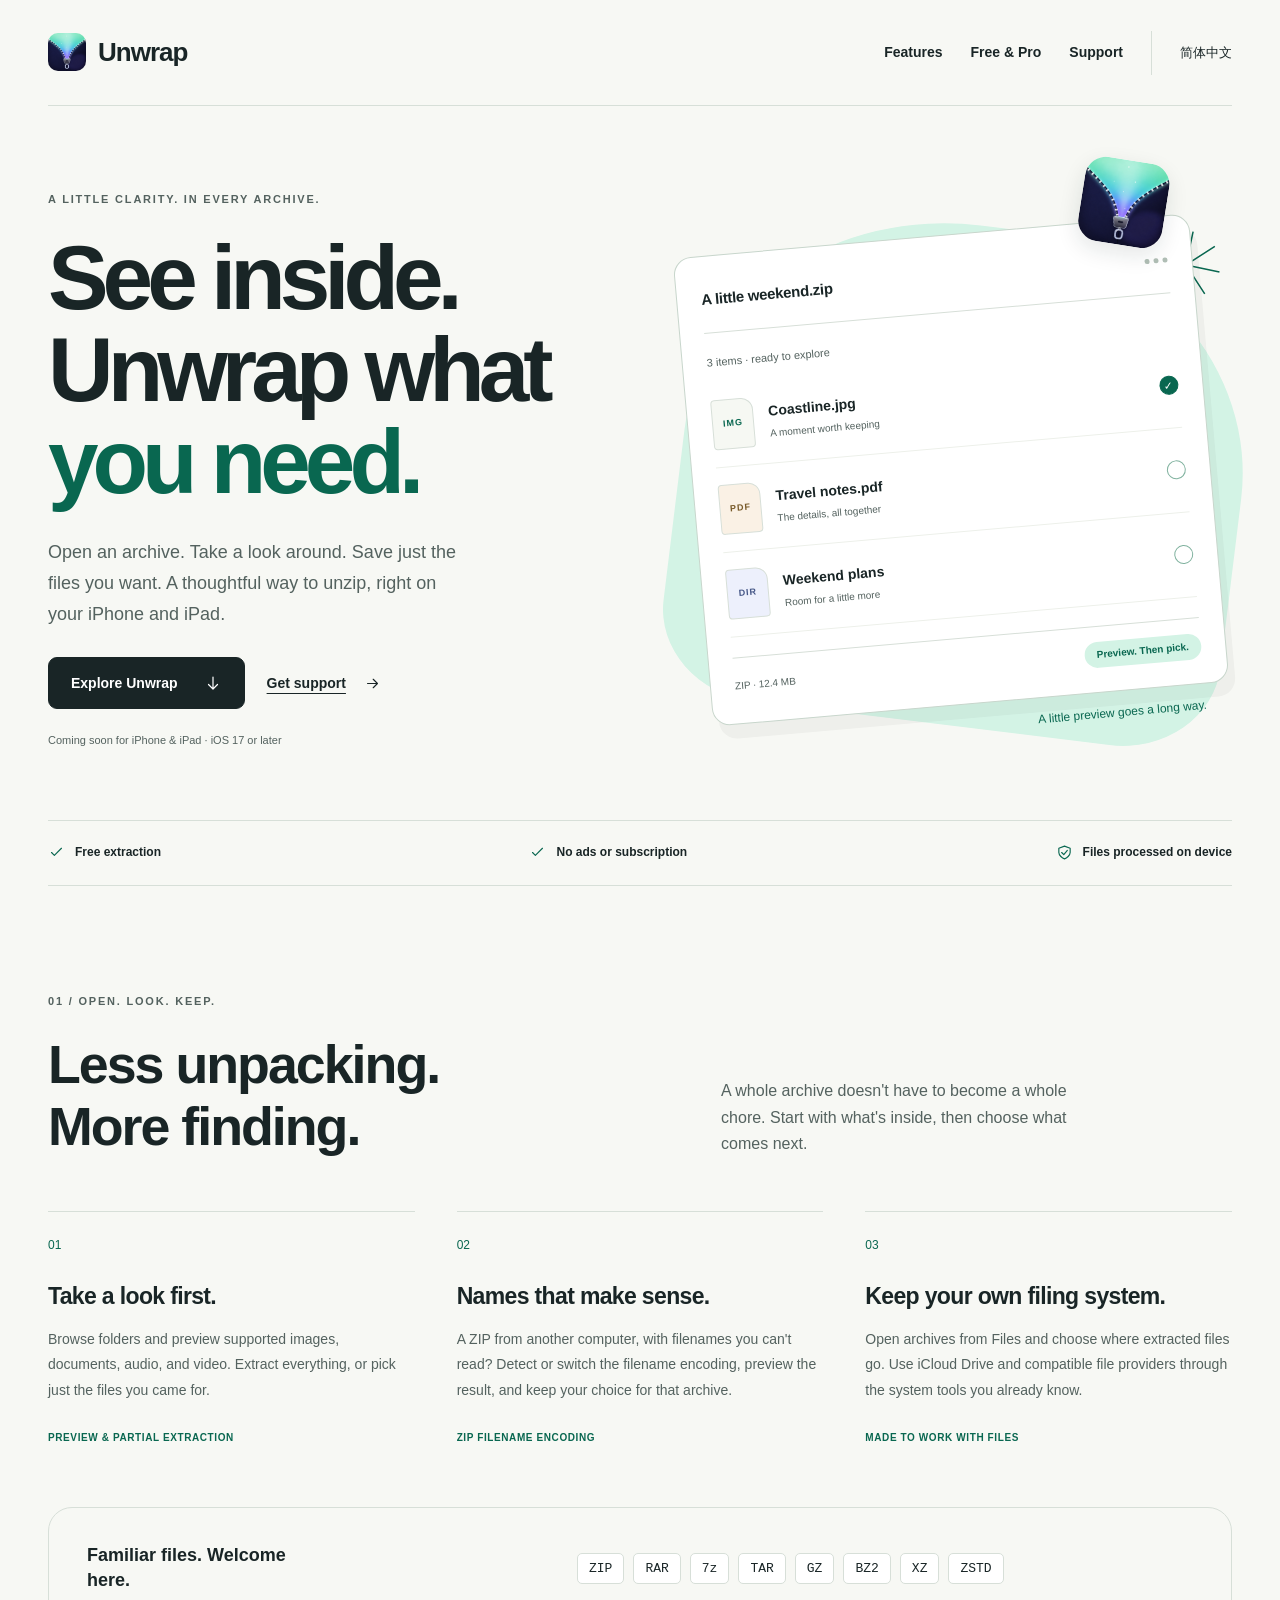
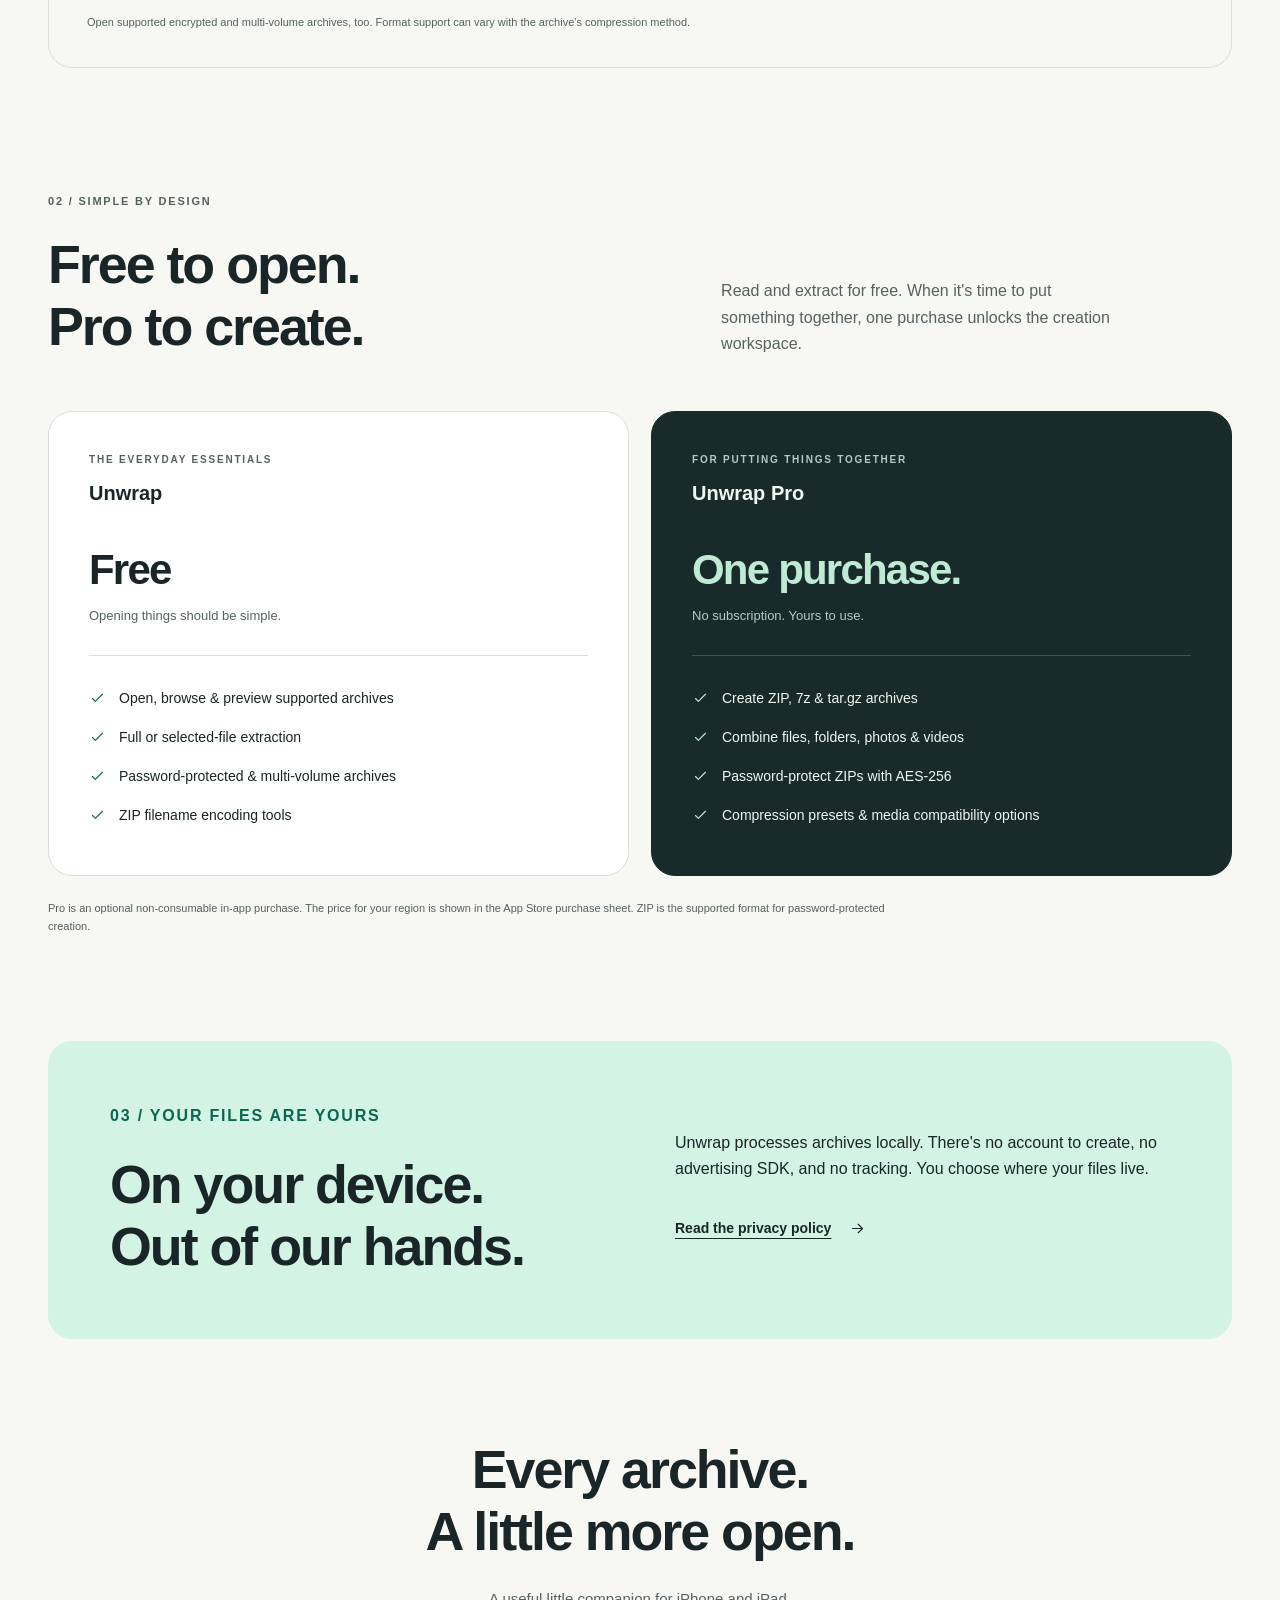
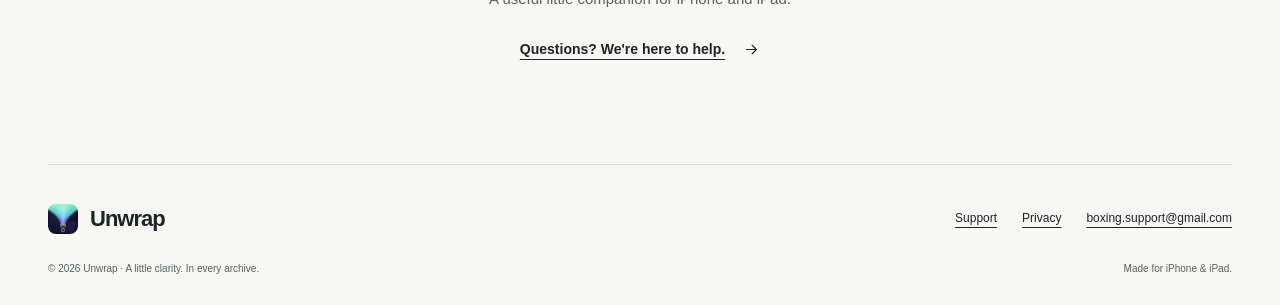
==== index.html @ 4e258635 "feat: add bilingual Unwrap product, support and privacy website" ====
<!doctype html>
<html lang="en">
<head>
<meta charset="utf-8">
<meta name="viewport" content="width=device-width, initial-scale=1">
<title>Unwrap — See inside before you extract</title>
<meta name="description" content="Open ZIP, RAR and 7z archives, preview files, and fix garbled ZIP filenames. Free extraction. One-time Pro purchase for archive creation. For iPhone and iPad.">
<meta name="theme-color" content="#f7f8f4">
<link rel="canonical" href="https://bo-xing.github.io/unwrap-site/">
<link rel="alternate" hreflang="en" href="https://bo-xing.github.io/unwrap-site/">
<link rel="alternate" hreflang="zh-Hans" href="https://bo-xing.github.io/unwrap-site/zh/">
<link rel="alternate" hreflang="x-default" href="https://bo-xing.github.io/unwrap-site/">
<meta property="og:type" content="website">
<meta property="og:title" content="Unwrap — See inside before you extract">
<meta property="og:description" content="Open ZIP, RAR and 7z archives, preview files, and fix garbled ZIP filenames. Free extraction. One-time Pro purchase for archive creation. For iPhone and iPad.">
<meta property="og:url" content="https://bo-xing.github.io/unwrap-site/">
<meta property="og:locale" content="en_US">
<meta property="og:image" content="https://bo-xing.github.io/unwrap-site/assets/app-icon.png">
<meta name="twitter:card" content="summary">
<link rel="icon" type="image/png" href="./assets/app-icon.png">
<link rel="apple-touch-icon" href="./assets/app-icon.png">
<link rel="stylesheet" href="./assets/site.css">
</head>
<body>
<a class="skip" href="#main">Skip to content</a>
<header class="header container">
<a class="brand" href="./" aria-label="Unwrap"><img src="./assets/app-icon.png" width="38" height="38" alt="">Unwrap</a>
<nav class="nav" aria-label="Main navigation">
<a class="desktop-link" href="./#features">Features</a>
<a class="desktop-link" href="./#pricing">Free &amp; Pro</a>
<a href="./support/">Support</a>
<a class="language" lang="zh-Hans" href="./zh/">简体中文</a>
</nav>
</header>
<main id="main" class="container">

<section class="hero" aria-labelledby="hero-title">
<div class="hero-copy"><p class="eyebrow">A little clarity. In every archive.</p><h1 id="hero-title">See inside.<br>Unwrap what<br><em>you need.</em></h1><p class="intro">Open an archive. Take a look around. Save just the files you want. A thoughtful way to unzip, right on your iPhone and iPad.</p>
<div class="actions"><a class="button" href="#features">Explore Unwrap<svg viewBox="0 0 24 24" fill="none" stroke="currentColor" stroke-width="1.6" stroke-linecap="round" stroke-linejoin="round" aria-hidden="true"><path d="M12 4v16M6 14l6 6 6-6"/></svg></a><a class="text-link" href="support/">Get support<svg viewBox="0 0 24 24" fill="none" stroke="currentColor" stroke-width="1.6" stroke-linecap="round" stroke-linejoin="round" aria-hidden="true"><path d="M5 12h14M13 6l6 6-6 6"/></svg></a></div><p class="availability">Coming soon for iPhone &amp; iPad · iOS 17 or later</p></div>
<div class="archive-art" role="img" aria-label="Illustration of an archive containing a photo, a document, and a folder. Unwrap lets you preview and extract selected files.">
<svg class="art-star" viewBox="0 0 100 100" fill="none" stroke="currentColor" stroke-width="2" aria-hidden="true"><path d="M50 5v90M5 50h90M18 18l64 64M18 82l64-64"/></svg>
<div class="archive-window" aria-hidden="true"><img class="art-logo" src="./assets/app-icon.png" width="85" height="85" alt="">
<div class="art-top"><span class="art-name">A little weekend.zip</span><span class="window-dots"><i></i><i></i><i></i></span></div>
<p class="art-count">3 items · ready to explore</p><div class="sample-row"><span class="file-glyph">IMG</span><span class="file-copy"><strong>Coastline.jpg</strong><small>A moment worth keeping</small></span><span class="file-check selected">✓</span></div><div class="sample-row"><span class="file-glyph">PDF</span><span class="file-copy"><strong>Travel notes.pdf</strong><small>The details, all together</small></span><span class="file-check "></span></div><div class="sample-row"><span class="file-glyph">DIR</span><span class="file-copy"><strong>Weekend plans</strong><small>Room for a little more</small></span><span class="file-check "></span></div><div class="art-bottom"><span>ZIP · 12.4 MB</span><span class="mini-pill">Preview. Then pick.</span></div></div>
<p class="art-caption" aria-hidden="true">A little preview goes a long way.</p></div>
</section>
<div class="trust-strip"><span><svg viewBox="0 0 24 24" fill="none" stroke="currentColor" stroke-width="1.6" stroke-linecap="round" stroke-linejoin="round" aria-hidden="true"><path d="m5 12 4 4L19 6"/></svg>Free extraction</span><span><svg viewBox="0 0 24 24" fill="none" stroke="currentColor" stroke-width="1.6" stroke-linecap="round" stroke-linejoin="round" aria-hidden="true"><path d="m5 12 4 4L19 6"/></svg>No ads or subscription</span><span><svg viewBox="0 0 24 24" fill="none" stroke="currentColor" stroke-width="1.6" stroke-linecap="round" stroke-linejoin="round" aria-hidden="true"><path d="m12 3 8 3v6c0 4-5 8-8 9-3-1-8-5-8-9V6l8-3Z"/><path d="m8 12 3 3 5-6"/></svg>Files processed on device</span></div>
<section class="section" id="features" aria-labelledby="features-title"><p class="eyebrow">01 / OPEN. LOOK. KEEP.</p><div class="section-title"><h2 id="features-title">Less unpacking.<br>More finding.</h2><p>A whole archive doesn&#x27;t have to become a whole chore. Start with what&#x27;s inside, then choose what comes next.</p></div><div class="features-grid"><article class="feature"><span class="feature-number">01</span><h3>Take a look first.</h3><p>Browse folders and preview supported images, documents, audio, and video. Extract everything, or pick just the files you came for.</p><span class="feature-tag">Preview &amp; partial extraction</span></article><article class="feature"><span class="feature-number">02</span><h3>Names that make sense.</h3><p>A ZIP from another computer, with filenames you can&#x27;t read? Detect or switch the filename encoding, preview the result, and keep your choice for that archive.</p><span class="feature-tag">ZIP filename encoding</span></article><article class="feature"><span class="feature-number">03</span><h3>Keep your own filing system.</h3><p>Open archives from Files and choose where extracted files go. Use iCloud Drive and compatible file providers through the system tools you already know.</p><span class="feature-tag">Made to work with Files</span></article></div>
<div class="formats"><p class="formats-label">Familiar files. Welcome here.</p><div class="format-list"><span>ZIP</span><span>RAR</span><span>7z</span><span>TAR</span><span>GZ</span><span>BZ2</span><span>XZ</span><span>ZSTD</span></div><small>Open supported encrypted and multi-volume archives, too. Format support can vary with the archive&#x27;s compression method.</small></div></section>
<section class="section pricing-section" id="pricing" aria-labelledby="pricing-title"><p class="eyebrow">02 / SIMPLE BY DESIGN</p><div class="section-title"><h2 id="pricing-title">Free to open.<br>Pro to create.</h2><p>Read and extract for free. When it&#x27;s time to put something together, one purchase unlocks the creation workspace.</p></div><div class="pricing-grid"><article class="price-card free"><p class="eyebrow">The everyday essentials</p><h3>Unwrap</h3><p class="price">Free</p><p class="price-note">Opening things should be simple.</p><ul><li><svg viewBox="0 0 24 24" fill="none" stroke="currentColor" stroke-width="1.6" stroke-linecap="round" stroke-linejoin="round" aria-hidden="true"><path d="m5 12 4 4L19 6"/></svg><span>Open, browse &amp; preview supported archives</span></li><li><svg viewBox="0 0 24 24" fill="none" stroke="currentColor" stroke-width="1.6" stroke-linecap="round" stroke-linejoin="round" aria-hidden="true"><path d="m5 12 4 4L19 6"/></svg><span>Full or selected-file extraction</span></li><li><svg viewBox="0 0 24 24" fill="none" stroke="currentColor" stroke-width="1.6" stroke-linecap="round" stroke-linejoin="round" aria-hidden="true"><path d="m5 12 4 4L19 6"/></svg><span>Password-protected &amp; multi-volume archives</span></li><li><svg viewBox="0 0 24 24" fill="none" stroke="currentColor" stroke-width="1.6" stroke-linecap="round" stroke-linejoin="round" aria-hidden="true"><path d="m5 12 4 4L19 6"/></svg><span>ZIP filename encoding tools</span></li></ul></article><article class="price-card pro"><p class="eyebrow">For putting things together</p><h3>Unwrap Pro</h3><p class="price">One purchase.</p><p class="price-note">No subscription. Yours to use.</p><ul><li><svg viewBox="0 0 24 24" fill="none" stroke="currentColor" stroke-width="1.6" stroke-linecap="round" stroke-linejoin="round" aria-hidden="true"><path d="m5 12 4 4L19 6"/></svg><span>Create ZIP, 7z &amp; tar.gz archives</span></li><li><svg viewBox="0 0 24 24" fill="none" stroke="currentColor" stroke-width="1.6" stroke-linecap="round" stroke-linejoin="round" aria-hidden="true"><path d="m5 12 4 4L19 6"/></svg><span>Combine files, folders, photos &amp; videos</span></li><li><svg viewBox="0 0 24 24" fill="none" stroke="currentColor" stroke-width="1.6" stroke-linecap="round" stroke-linejoin="round" aria-hidden="true"><path d="m5 12 4 4L19 6"/></svg><span>Password-protect ZIPs with AES-256</span></li><li><svg viewBox="0 0 24 24" fill="none" stroke="currentColor" stroke-width="1.6" stroke-linecap="round" stroke-linejoin="round" aria-hidden="true"><path d="m5 12 4 4L19 6"/></svg><span>Compression presets &amp; media compatibility options</span></li></ul></article></div><p class="pricing-fine">Pro is an optional non-consumable in-app purchase. The price for your region is shown in the App Store purchase sheet. ZIP is the supported format for password-protected creation.</p></section>
<section class="privacy-panel" aria-labelledby="privacy-title"><div><p class="eyebrow">03 / YOUR FILES ARE YOURS</p><h2 id="privacy-title">On your device.<br>Out of our hands.</h2></div><div><p>Unwrap processes archives locally. There&#x27;s no account to create, no advertising SDK, and no tracking. You choose where your files live.</p><a class="text-link" href="privacy/">Read the privacy policy<svg viewBox="0 0 24 24" fill="none" stroke="currentColor" stroke-width="1.6" stroke-linecap="round" stroke-linejoin="round" aria-hidden="true"><path d="M5 12h14M13 6l6 6-6 6"/></svg></a></div></section>
<section class="closing"><h2>Every archive.<br>A little more open.</h2><p>A useful little companion for iPhone and iPad.</p><a class="text-link" href="support/">Questions? We&#x27;re here to help.<svg viewBox="0 0 24 24" fill="none" stroke="currentColor" stroke-width="1.6" stroke-linecap="round" stroke-linejoin="round" aria-hidden="true"><path d="M5 12h14M13 6l6 6-6 6"/></svg></a></section>

</main>
<footer class="footer container">
<div class="footer-top"><a class="brand" href="./" aria-label="Unwrap"><img src="./assets/app-icon.png" width="38" height="38" alt="">Unwrap</a><nav class="footer-links" aria-label="Footer navigation">
<a href="./support/">Support</a>
<a href="./privacy/">Privacy</a>
<a href="mailto:boxing.support@gmail.com">boxing.support@gmail.com</a>
</nav></div>
<div class="footer-bottom"><span>© 2026 Unwrap · A little clarity. In every archive.</span><span>Made for iPhone &amp; iPad.</span></div>
</footer>
</body>
</html>
---- assets/site.css ----
@charset "UTF-8";
:root{--paper:#f7f8f4;--ink:#192526;--muted:#54625f;--line:#d7dfd8;--white:#fff;--mint:#d3f3e5;--green:#096750;--dark:#182b2a;--on-dark:#eef8f0;--radius:24px;--max:1184px;--font:-apple-system,BlinkMacSystemFont,"Segoe UI","PingFang SC","Hiragino Sans GB",sans-serif}
*{box-sizing:border-box}html{scroll-behavior:smooth;scroll-padding-top:28px}body{margin:0;background:var(--paper);color:var(--ink);font-family:var(--font);font-size:16px;line-height:1.65;-webkit-font-smoothing:antialiased}a{color:inherit;text-decoration-thickness:1px;text-underline-offset:5px}a:hover{color:var(--green)}a:focus-visible,summary:focus-visible{outline:3px solid var(--green);outline-offset:5px;border-radius:4px}img{max-width:100%;display:block}button,a,summary{-webkit-tap-highlight-color:transparent}::selection{background:var(--mint);color:var(--ink)}.container{width:min(var(--max),calc(100% - 80px));margin-inline:auto}.skip{position:absolute;left:24px;top:-100px;padding:12px 20px;background:var(--ink);color:white;z-index:5}.skip:focus{top:12px;color:white}.header{display:flex;align-items:center;justify-content:space-between;gap:24px;min-height:106px;border-bottom:1px solid var(--line)}.brand{display:inline-flex;align-items:center;gap:12px;text-decoration:none;font-weight:730;font-size:26px;letter-spacing:-1px}.brand img{width:38px;height:38px;border-radius:10px}.nav{display:flex;align-items:center;gap:28px}.nav a{display:inline-flex;align-items:center;min-height:44px;text-decoration:none;font-size:14px;font-weight:560}.nav a[aria-current=page]{text-decoration:underline}.nav .language{border-left:1px solid var(--line);padding-left:28px;font-size:13px}.eyebrow{font-size:11px;letter-spacing:1.8px;font-weight:700;text-transform:uppercase;color:var(--muted);margin:0 0 24px}.hero{display:grid;grid-template-columns:1.03fr 1fr;gap:42px;align-items:center;padding:84px 0 70px}.hero h1,.page-hero h1{font-size:clamp(60px,7.1vw,96px);letter-spacing:-6px;line-height:1.01;font-weight:650;margin:0 0 30px}.hero h1 em,.page-hero h1 em{font-style:normal;color:var(--green)}.intro{max-width:420px;color:var(--muted);font-size:18px;line-height:1.7;margin:0 0 28px}.actions{display:flex;gap:22px;align-items:center;flex-wrap:wrap}.button{display:inline-flex;gap:26px;align-items:center;justify-content:center;background:var(--ink);border:1px solid var(--ink);color:white;min-height:52px;padding:12px 22px;border-radius:9px;font-size:14px;font-weight:600;text-decoration:none;transition:background .18s,color .18s}.button:hover{background:var(--green);border-color:var(--green);color:white}.button svg{width:18px;height:18px}.text-link{display:inline-flex;align-items:center;gap:18px;min-height:44px;font-size:14px;font-weight:600}.text-link svg{width:17px;height:17px}.availability{font-size:11px;line-height:1.6;color:var(--muted);margin:23px 0 0}.archive-art{position:relative;min-height:530px;display:flex;align-items:center;justify-content:center;isolation:isolate}.archive-art::before{content:"";position:absolute;inset:20px -10px 10px 12px;border-radius:48% 48% 18% 18%;background:var(--mint);z-index:-2;transform:rotate(7deg)}.art-star{position:absolute;right:8px;top:22px;width:76px;height:76px;color:var(--green);transform:rotate(12deg)}.archive-window{width:92%;padding:28px 24px 24px;background:var(--white);border:1px solid #c8d6cc;border-radius:18px;transform:rotate(-5deg);box-shadow:6px 14px 0 #1925260a;position:relative}.art-top{display:flex;justify-content:space-between;border-bottom:1px solid var(--line);padding:3px 0 20px;align-items:center}.art-name{font-size:15px;letter-spacing:-.3px;font-weight:650}.window-dots{display:flex;gap:4px}.window-dots i{display:block;height:5px;width:5px;background:#b1bfb6;border-radius:50%}.art-logo{position:absolute;width:85px;height:85px;right:20px;top:-60px;border-radius:21px;transform:rotate(14deg);box-shadow:0 8px 22px #1324231c}.art-count{font-size:11px;color:var(--muted);margin:20px 0 12px}.sample-row{display:flex;align-items:center;gap:15px;padding:17px 0;border-bottom:1px solid #edf0ea}.sample-row:last-of-type{border-bottom:0}.file-glyph{width:42px;height:50px;border:1px solid var(--line);background:#f6f8f3;display:grid;place-items:center;font-size:9px;font-weight:700;letter-spacing:1px;border-radius:4px 12px 4px 4px;color:var(--green);flex-shrink:0}.sample-row:nth-of-type(3) .file-glyph{background:#faf1e5;color:#775928}.sample-row:nth-of-type(4) .file-glyph{background:#edf0fc;color:#465787}.file-copy{flex:1;min-width:0}.file-copy strong{display:block;font-size:14px;font-weight:600}.file-copy small{display:block;color:var(--muted);font-size:10px;margin-top:3px}.file-check{width:19px;height:19px;border:1px solid #80b29f;border-radius:50%;display:grid;place-items:center;color:var(--green);font-size:11px}.file-check.selected{background:var(--green);color:white;border-color:var(--green)}.art-bottom{display:flex;align-items:center;justify-content:space-between;font-size:10px;color:var(--muted);margin-top:20px;padding-top:15px;border-top:1px solid var(--line)}.art-bottom .mini-pill{background:var(--mint);color:var(--green);border-radius:30px;padding:5px 12px;font-weight:650}.art-caption{position:absolute;bottom:0;right:25px;font-size:12px;color:var(--green);transform:rotate(-5deg)}.trust-strip{display:flex;justify-content:space-between;border-top:1px solid var(--line);border-bottom:1px solid var(--line);padding:22px 0;gap:24px}.trust-strip span{display:flex;gap:10px;align-items:center;font-size:12px;font-weight:550}.trust-strip svg{width:17px;height:17px;color:var(--green)}.section{padding:106px 0}.section-title{display:grid;grid-template-columns:1.2fr 1fr;gap:60px;align-items:end;margin-bottom:54px}.section h2,.privacy-panel h2,.closing h2{font-size:clamp(34px,4.2vw,54px);line-height:1.15;letter-spacing:-2px;font-weight:600;margin:0}.section-title p{font-size:16px;color:var(--muted);margin:0;max-width:390px}.features-grid{display:grid;grid-template-columns:repeat(3,1fr);gap:42px}.feature{padding-top:24px;border-top:1px solid var(--line)}.feature-number{font-size:12px;color:var(--green);display:block;margin-bottom:26px}.feature h3{font-size:23px;line-height:1.3;font-weight:590;letter-spacing:-.65px;margin:0 0 15px}.feature p{font-size:14px;line-height:1.8;color:var(--muted);margin:0 0 20px}.feature-tag{font-size:10px;letter-spacing:.6px;text-transform:uppercase;font-weight:650;color:var(--green)}.formats{border:1px solid var(--line);border-radius:var(--radius);padding:35px 38px;display:grid;grid-template-columns:1fr 1.4fr;gap:20px 50px;align-items:center;margin-top:58px}.formats-label{font-size:18px;font-weight:550;max-width:210px;margin:0;line-height:1.4}.format-list{display:flex;gap:9px;flex-wrap:wrap}.format-list span{font-family:ui-monospace,SFMono-Regular,monospace;font-size:13px;padding:4px 11px;background:white;border:1px solid var(--line);border-radius:5px}.formats small{grid-column:1/-1;color:var(--muted);font-size:11px}.pricing-section{padding-top:18px}.pricing-grid{display:grid;grid-template-columns:1fr 1fr;gap:22px}.price-card{padding:40px;border:1px solid var(--line);border-radius:var(--radius);background:white}.price-card.pro{background:var(--dark);color:var(--on-dark);border-color:var(--dark)}.price-card .eyebrow{margin-bottom:8px;font-size:10px}.price-card h3{font-size:20px;margin:0;font-weight:550}.price{font-size:42px;font-weight:570;letter-spacing:-1.8px;margin:35px 0 0;line-height:1.2}.price-note{margin:10px 0 28px;color:var(--muted);font-size:13px}.price-card ul{list-style:none;margin:0;padding:23px 0 0;border-top:1px solid var(--line)}.price-card li{display:flex;gap:13px;font-size:14px;align-items:flex-start;padding:8px 0}.price-card li svg{width:17px;height:17px;margin-top:3px;flex-shrink:0;color:var(--green)}.pro .eyebrow,.pro .price-note{color:#b4cbc2}.pro .price{color:#bfead4}.pro ul{border-color:#3c5551}.pro li svg{color:#bfead4}.pricing-fine{font-size:11px;color:var(--muted);max-width:860px;margin:23px 0 0}.privacy-panel{border-radius:var(--radius);background:var(--mint);padding:62px;display:grid;grid-template-columns:1fr 1fr;gap:70px;align-items:center}.privacy-panel .eyebrow{color:var(--green)}.privacy-panel p{font-size:16px;margin:0 0 24px}.closing{text-align:center;padding:100px 0 92px}.closing p{color:var(--muted);font-size:15px;margin:24px 0 16px}.footer{padding:32px 0 28px;border-top:1px solid var(--line)}.footer-top{display:flex;justify-content:space-between;gap:28px;align-items:center}.footer .brand{font-size:22px}.footer .brand img{width:30px;height:30px;border-radius:8px}.footer-links{display:flex;gap:25px;align-items:center;flex-wrap:wrap}.footer-links a{font-size:12px;min-height:44px;display:inline-flex;align-items:center}.footer-bottom{display:flex;justify-content:space-between;gap:20px;margin-top:20px;font-size:10px;color:var(--muted)}.page-hero{padding:80px 0 60px;max-width:820px}.page-hero h1{font-size:76px;letter-spacing:-4px;line-height:1.08}.page-hero .intro{max-width:610px}.contact-line{display:flex;gap:20px;align-items:center;flex-wrap:wrap}.contact-address{color:var(--muted);font-size:13px}.contact-note{font-size:12px;color:var(--muted);margin:18px 0 0}.support-grid{display:grid;grid-template-columns:minmax(0,1.55fr) minmax(0,1fr);gap:65px;align-items:start;padding:20px 0 95px}.support-grid h2{font-size:29px;letter-spacing:-1px;font-weight:590;margin:0 0 22px}.faq-list{border-top:1px solid var(--line)}details{border-bottom:1px solid var(--line)}summary{cursor:pointer;font-size:15px;font-weight:580;list-style:none;padding:22px 32px 22px 0;position:relative;min-height:66px;line-height:1.6}summary::-webkit-details-marker{display:none}summary::after{content:"+";position:absolute;right:3px;top:21px;font-size:20px;color:var(--green);font-weight:400}details[open] summary::after{content:"−"}details p{font-size:14px;line-height:1.85;color:var(--muted);margin:0;padding:0 0 26px}.support-aside{background:var(--mint);border-radius:var(--radius);padding:32px}.support-aside h2{font-size:23px;letter-spacing:-.6px}.support-aside p{font-size:14px;line-height:1.85}.refund{margin-top:32px;padding-top:26px;border-top:1px solid #a9cabb}.refund h3{font-size:17px}.refund a{font-size:13px;display:inline-flex;min-height:44px;align-items:center}.legal-layout{display:grid;grid-template-columns:235px minmax(0,720px);gap:70px;padding:0 0 90px}.toc{border-top:1px solid var(--line);padding:20px 0}.toc a{display:block;min-height:44px;font-size:12px;padding:8px 0;color:var(--muted);text-decoration:none;line-height:1.6}.toc a:hover{color:var(--green);text-decoration:underline}.legal-copy section{margin-bottom:35px}.legal-copy h2{font-size:23px;font-weight:600;letter-spacing:-.6px;margin:0 0 15px}.legal-copy p{font-size:15px;color:var(--muted);line-height:1.9;margin:0}.legal-links{padding-top:20px;border-top:1px solid var(--line);display:flex;gap:24px;flex-wrap:wrap}.legal-links a{font-size:12px;min-height:44px;display:inline-flex;align-items:center}.updated{font-size:12px;color:var(--muted);margin:28px 0 0}.legal-contact{padding:22px 26px;background:var(--mint);border-radius:14px;margin-top:30px;font-size:14px}.legal-contact a{display:inline-flex;min-height:44px;align-items:center}.not-found{padding:110px 0;max-width:720px}.not-found h1{font-size:64px;letter-spacing:-3px;line-height:1.1}.not-found p{color:var(--muted)}html[lang=zh-Hans] .hero h1{font-size:clamp(52px,6.2vw,82px);line-height:1.17;letter-spacing:-3px}html[lang=zh-Hans] .eyebrow{letter-spacing:1.5px}html[lang=zh-Hans] .intro{font-size:17px}html[lang=zh-Hans] .section h2,html[lang=zh-Hans] .privacy-panel h2,html[lang=zh-Hans] .closing h2{line-height:1.3;letter-spacing:-1.5px}html[lang=zh-Hans] .page-hero h1{line-height:1.25}
@media(min-width:1500px){.hero{padding-top:100px;padding-bottom:88px}.archive-art{min-height:570px}}
@media(max-width:1000px){.container{width:calc(100% - 56px)}.hero{gap:20px}.hero h1{font-size:72px;letter-spacing:-4px}.archive-art{min-height:470px}.archive-window{padding:24px 18px}.file-copy small{max-width:170px}.section-title{gap:35px}.features-grid{gap:26px}.feature h3{font-size:20px}.price-card{padding:32px}.privacy-panel{padding:45px;gap:40px}.legal-layout{grid-template-columns:190px minmax(0,1fr);gap:40px}.support-grid{gap:32px}.nav{gap:20px}.nav .language{padding-left:20px}}
@media(max-width:760px){.container{width:calc(100% - 40px)}.header{min-height:88px;gap:12px}.brand{font-size:24px;gap:9px}.brand img{width:32px;height:32px;border-radius:8px}.nav{gap:16px}.nav a{font-size:12px}.nav .desktop-link{display:none}.nav .language{padding-left:16px;font-size:12px}.hero{grid-template-columns:1fr;padding:54px 0 38px;gap:42px}.hero h1{font-size:74px;letter-spacing:-4.5px}.hero .intro{max-width:475px;font-size:17px}.hero-copy{max-width:550px}.hero .eyebrow{font-size:10px;margin-bottom:24px}.archive-art{min-height:470px;max-width:480px;width:100%;margin:0 auto}.archive-art::before{inset:20px 8px 12px}.archive-window{width:86%;padding:24px}.art-star{right:9px;top:11px;width:65px;height:65px}.art-caption{bottom:0;right:27px;font-size:11px}.trust-strip{gap:14px;flex-wrap:wrap;justify-content:flex-start}.trust-strip span{font-size:11px;gap:7px;min-height:26px}.trust-strip svg{width:15px;height:15px}.section{padding:68px 0}.section-title{grid-template-columns:1fr;gap:20px;margin-bottom:32px}.section-title p{font-size:15px;max-width:500px}.section h2,.privacy-panel h2,.closing h2{font-size:41px;letter-spacing:-1.8px}.features-grid{grid-template-columns:1fr;gap:30px}.feature{display:grid;grid-template-columns:32px 1fr;column-gap:12px;padding-top:24px}.feature-number{grid-row:1/4;margin-top:4px}.feature h3{font-size:22px}.feature p{margin-bottom:13px}.feature-tag{grid-column:2}.formats{grid-template-columns:1fr;gap:20px;padding:28px;margin-top:35px}.formats-label{max-width:none;font-size:18px}.formats small{line-height:1.8}.pricing-section{padding-top:0}.pricing-grid{grid-template-columns:1fr;gap:18px}.price-card{padding:30px}.price{font-size:40px;margin-top:24px}.price-card li{font-size:13px}.pricing-fine{font-size:11px;line-height:1.8}.privacy-panel{padding:35px 29px;grid-template-columns:1fr;gap:24px}.privacy-panel p{font-size:15px}.closing{padding:72px 0 64px}.footer-top{align-items:flex-start;gap:12px;flex-direction:column}.footer-links{gap:24px}.footer-bottom{margin-top:14px;font-size:10px}.page-hero{padding:52px 0 44px}.page-hero h1{font-size:60px;letter-spacing:-3px}.page-hero .intro{font-size:16px}.support-grid{grid-template-columns:1fr;padding:0 0 60px;gap:38px}.support-grid h2{font-size:26px}.support-aside{padding:29px}.legal-layout{grid-template-columns:1fr;gap:30px;padding-bottom:60px}.toc{display:flex;flex-wrap:wrap;gap:5px 20px;padding:18px 0;border-bottom:1px solid var(--line)}.toc a{font-size:11px;max-width:100%;min-height:38px}.legal-copy h2{font-size:21px}.legal-copy p{font-size:14px}.contact-line{gap:14px}.contact-address{font-size:12px}.legal-links{gap:10px 20px}.not-found h1{font-size:45px}html[lang=zh-Hans] .hero h1{font-size:61px;letter-spacing:-2.5px}html[lang=zh-Hans] .page-hero h1{font-size:56px}}
@media(max-width:375px){.container{width:calc(100% - 32px)}.hero h1{font-size:64px}.nav{gap:11px}.nav .language{padding-left:11px}.archive-art{min-height:445px}.archive-window{width:89%;padding:22px 17px}.file-copy strong{font-size:12px}.file-copy small{font-size:9px}.file-glyph{width:33px;height:42px}.sample-row{gap:10px}.button{padding:12px 17px;font-size:13px}.actions{gap:16px}html[lang=zh-Hans] .hero h1{font-size:56px}.trust-strip{gap:8px 16px}}
@media(prefers-reduced-motion:reduce){html{scroll-behavior:auto}*,*::before,*::after{animation:none!important;transition:none!important}}
@media print{.header,.footer,.toc,.actions{display:none}.container{width:100%}.legal-layout{display:block}.legal-copy{max-width:none}.page-hero{padding-top:0}body{background:white;color:black}}
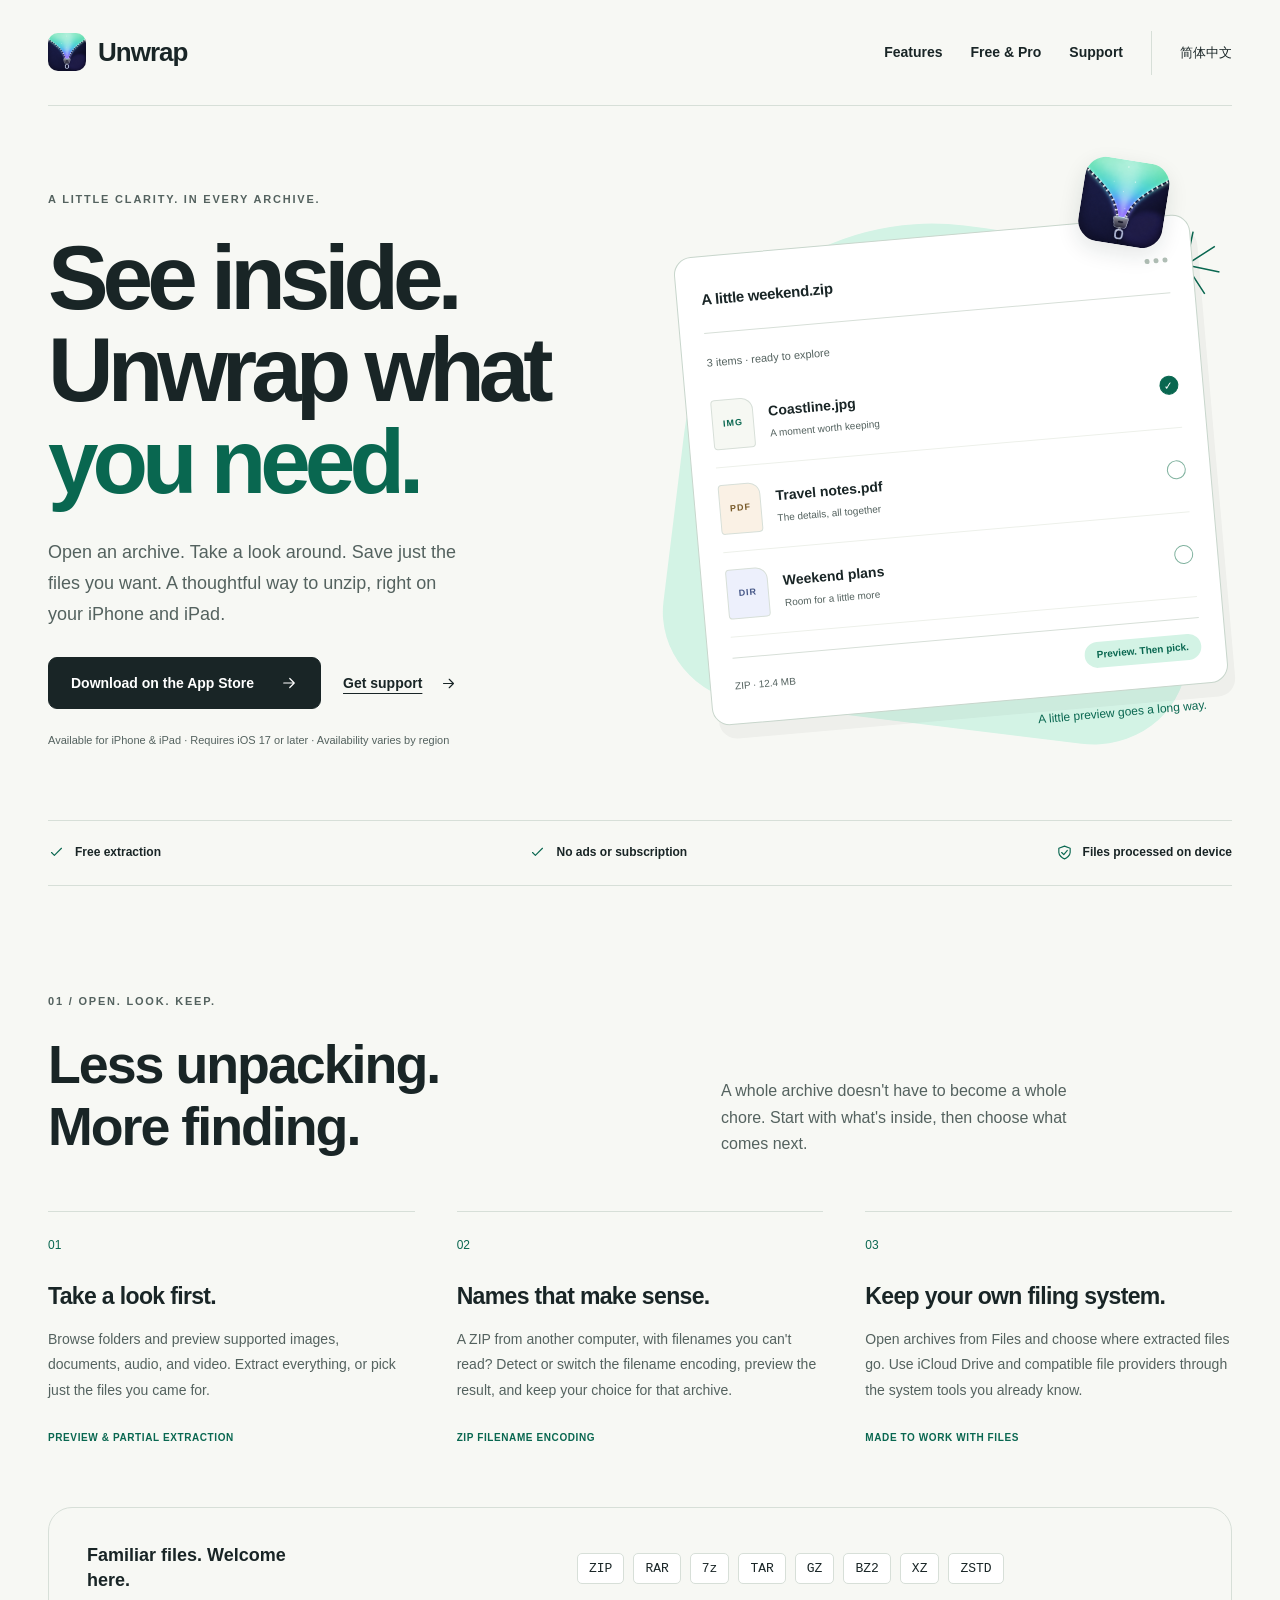
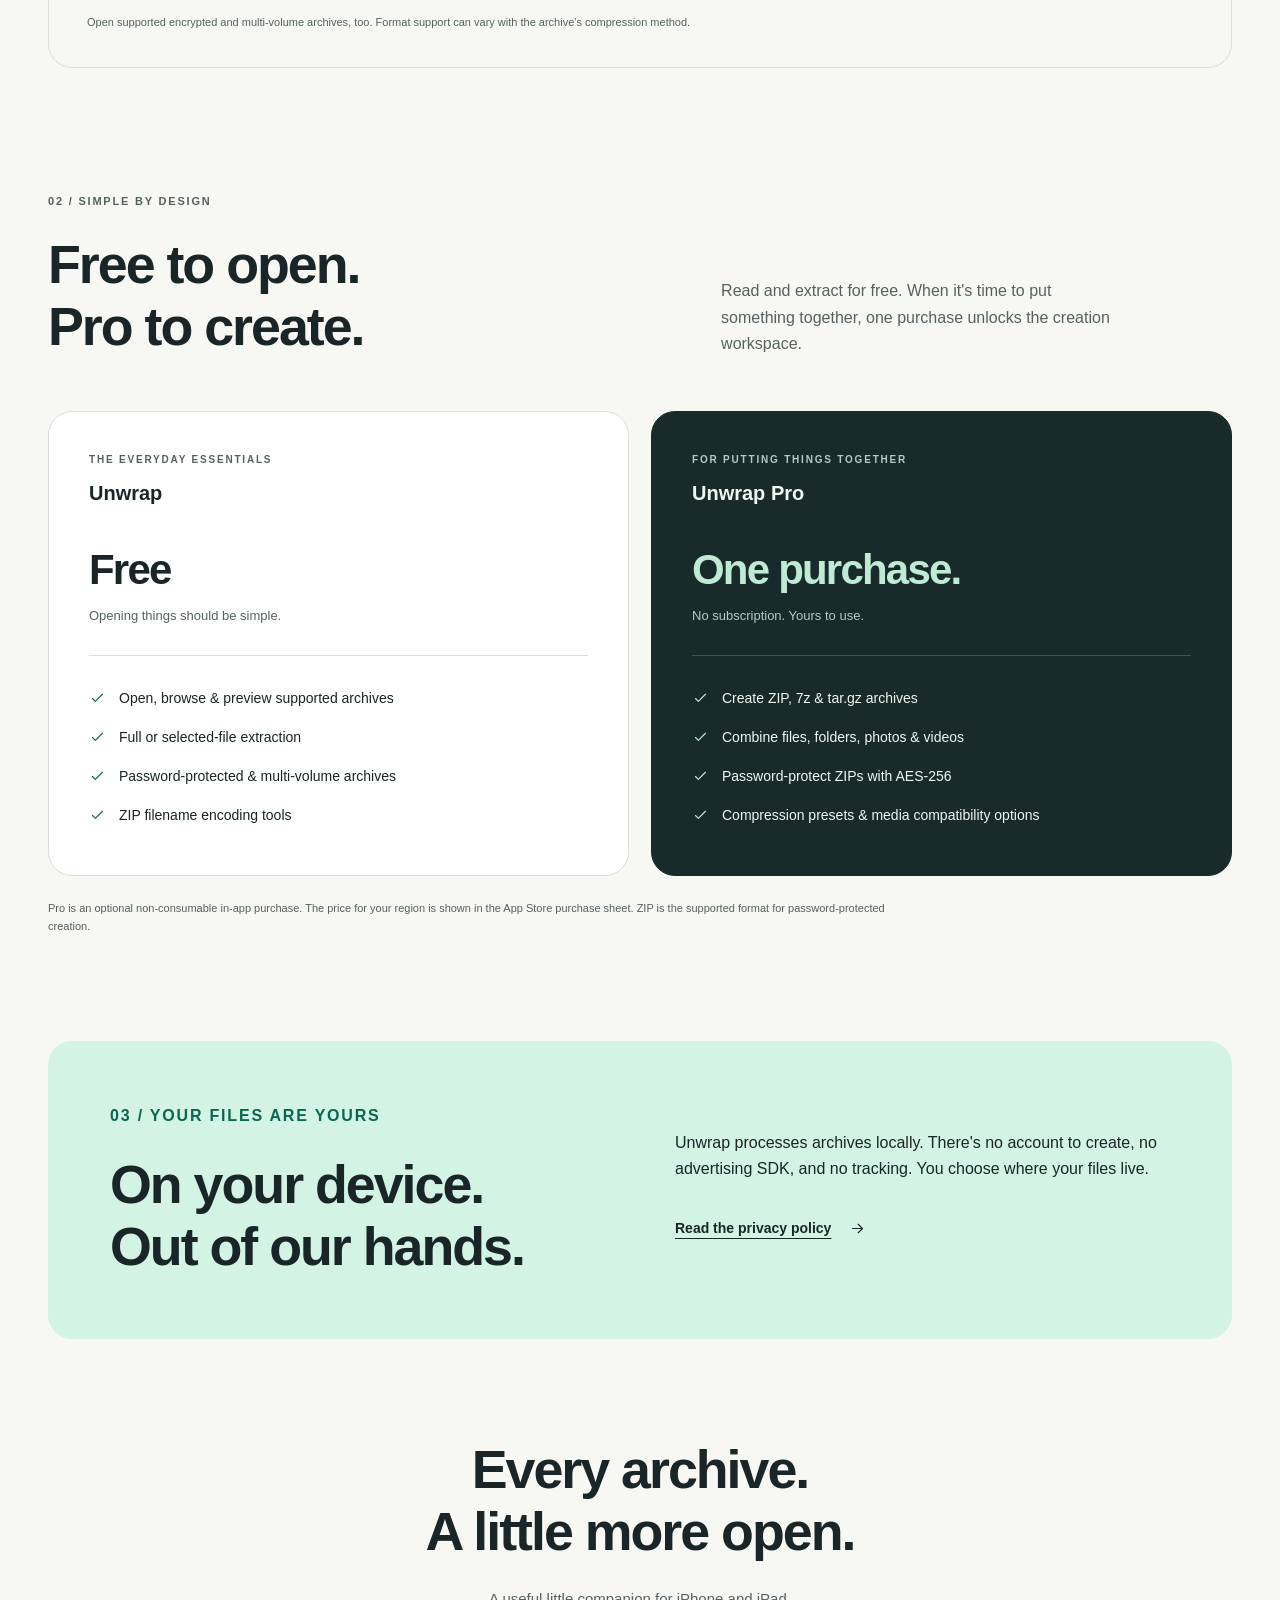
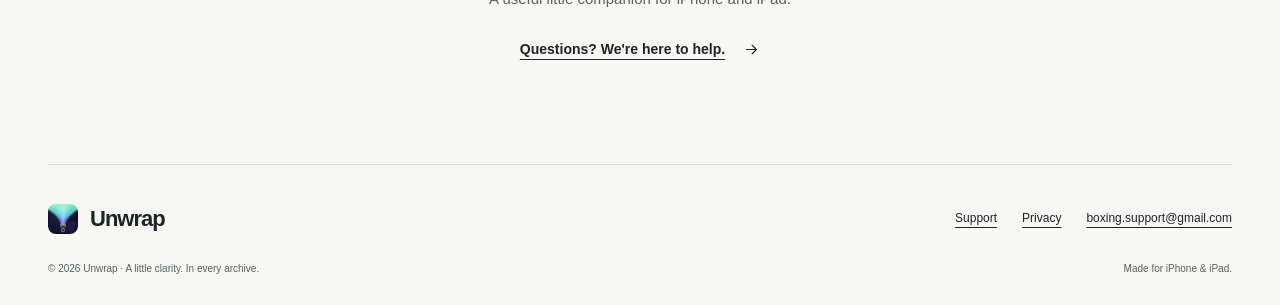
==== commit 4bea646d: "Update availability and distinguish upcoming 1.1 improvements" ====
--- a/index.html
+++ b/index.html
@@ -36,7 +36,7 @@
 
 <section class="hero" aria-labelledby="hero-title">
 <div class="hero-copy"><p class="eyebrow">A little clarity. In every archive.</p><h1 id="hero-title">See inside.<br>Unwrap what<br><em>you need.</em></h1><p class="intro">Open an archive. Take a look around. Save just the files you want. A thoughtful way to unzip, right on your iPhone and iPad.</p>
-<div class="actions"><a class="button" href="#features">Explore Unwrap<svg viewBox="0 0 24 24" fill="none" stroke="currentColor" stroke-width="1.6" stroke-linecap="round" stroke-linejoin="round" aria-hidden="true"><path d="M12 4v16M6 14l6 6 6-6"/></svg></a><a class="text-link" href="support/">Get support<svg viewBox="0 0 24 24" fill="none" stroke="currentColor" stroke-width="1.6" stroke-linecap="round" stroke-linejoin="round" aria-hidden="true"><path d="M5 12h14M13 6l6 6-6 6"/></svg></a></div><p class="availability">Coming soon for iPhone &amp; iPad · iOS 17 or later</p></div>
+<div class="actions"><a class="button" href="https://apps.apple.com/app/id6808937701">Download on the App Store<svg viewBox="0 0 24 24" fill="none" stroke="currentColor" stroke-width="1.6" stroke-linecap="round" stroke-linejoin="round" aria-hidden="true"><path d="M5 12h14M13 6l6 6-6 6"/></svg></a><a class="text-link" href="support/">Get support<svg viewBox="0 0 24 24" fill="none" stroke="currentColor" stroke-width="1.6" stroke-linecap="round" stroke-linejoin="round" aria-hidden="true"><path d="M5 12h14M13 6l6 6-6 6"/></svg></a></div><p class="availability">Available for iPhone &amp; iPad · Requires iOS 17 or later · Availability varies by region</p></div>
 <div class="archive-art" role="img" aria-label="Illustration of an archive containing a photo, a document, and a folder. Unwrap lets you preview and extract selected files.">
 <svg class="art-star" viewBox="0 0 100 100" fill="none" stroke="currentColor" stroke-width="2" aria-hidden="true"><path d="M50 5v90M5 50h90M18 18l64 64M18 82l64-64"/></svg>
 <div class="archive-window" aria-hidden="true"><img class="art-logo" src="./assets/app-icon.png" width="85" height="85" alt="">
--- a/assets/site.css
+++ b/assets/site.css
@@ -1,6 +1,6 @@
 @charset "UTF-8";
 :root{--paper:#f7f8f4;--ink:#192526;--muted:#54625f;--line:#d7dfd8;--white:#fff;--mint:#d3f3e5;--green:#096750;--dark:#182b2a;--on-dark:#eef8f0;--radius:24px;--max:1184px;--font:-apple-system,BlinkMacSystemFont,"Segoe UI","PingFang SC","Hiragino Sans GB",sans-serif}
-*{box-sizing:border-box}html{scroll-behavior:smooth;scroll-padding-top:28px}body{margin:0;background:var(--paper);color:var(--ink);font-family:var(--font);font-size:16px;line-height:1.65;-webkit-font-smoothing:antialiased}a{color:inherit;text-decoration-thickness:1px;text-underline-offset:5px}a:hover{color:var(--green)}a:focus-visible,summary:focus-visible{outline:3px solid var(--green);outline-offset:5px;border-radius:4px}img{max-width:100%;display:block}button,a,summary{-webkit-tap-highlight-color:transparent}::selection{background:var(--mint);color:var(--ink)}.container{width:min(var(--max),calc(100% - 80px));margin-inline:auto}.skip{position:absolute;left:24px;top:-100px;padding:12px 20px;background:var(--ink);color:white;z-index:5}.skip:focus{top:12px;color:white}.header{display:flex;align-items:center;justify-content:space-between;gap:24px;min-height:106px;border-bottom:1px solid var(--line)}.brand{display:inline-flex;align-items:center;gap:12px;text-decoration:none;font-weight:730;font-size:26px;letter-spacing:-1px}.brand img{width:38px;height:38px;border-radius:10px}.nav{display:flex;align-items:center;gap:28px}.nav a{display:inline-flex;align-items:center;min-height:44px;text-decoration:none;font-size:14px;font-weight:560}.nav a[aria-current=page]{text-decoration:underline}.nav .language{border-left:1px solid var(--line);padding-left:28px;font-size:13px}.eyebrow{font-size:11px;letter-spacing:1.8px;font-weight:700;text-transform:uppercase;color:var(--muted);margin:0 0 24px}.hero{display:grid;grid-template-columns:1.03fr 1fr;gap:42px;align-items:center;padding:84px 0 70px}.hero h1,.page-hero h1{font-size:clamp(60px,7.1vw,96px);letter-spacing:-6px;line-height:1.01;font-weight:650;margin:0 0 30px}.hero h1 em,.page-hero h1 em{font-style:normal;color:var(--green)}.intro{max-width:420px;color:var(--muted);font-size:18px;line-height:1.7;margin:0 0 28px}.actions{display:flex;gap:22px;align-items:center;flex-wrap:wrap}.button{display:inline-flex;gap:26px;align-items:center;justify-content:center;background:var(--ink);border:1px solid var(--ink);color:white;min-height:52px;padding:12px 22px;border-radius:9px;font-size:14px;font-weight:600;text-decoration:none;transition:background .18s,color .18s}.button:hover{background:var(--green);border-color:var(--green);color:white}.button svg{width:18px;height:18px}.text-link{display:inline-flex;align-items:center;gap:18px;min-height:44px;font-size:14px;font-weight:600}.text-link svg{width:17px;height:17px}.availability{font-size:11px;line-height:1.6;color:var(--muted);margin:23px 0 0}.archive-art{position:relative;min-height:530px;display:flex;align-items:center;justify-content:center;isolation:isolate}.archive-art::before{content:"";position:absolute;inset:20px -10px 10px 12px;border-radius:48% 48% 18% 18%;background:var(--mint);z-index:-2;transform:rotate(7deg)}.art-star{position:absolute;right:8px;top:22px;width:76px;height:76px;color:var(--green);transform:rotate(12deg)}.archive-window{width:92%;padding:28px 24px 24px;background:var(--white);border:1px solid #c8d6cc;border-radius:18px;transform:rotate(-5deg);box-shadow:6px 14px 0 #1925260a;position:relative}.art-top{display:flex;justify-content:space-between;border-bottom:1px solid var(--line);padding:3px 0 20px;align-items:center}.art-name{font-size:15px;letter-spacing:-.3px;font-weight:650}.window-dots{display:flex;gap:4px}.window-dots i{display:block;height:5px;width:5px;background:#b1bfb6;border-radius:50%}.art-logo{position:absolute;width:85px;height:85px;right:20px;top:-60px;border-radius:21px;transform:rotate(14deg);box-shadow:0 8px 22px #1324231c}.art-count{font-size:11px;color:var(--muted);margin:20px 0 12px}.sample-row{display:flex;align-items:center;gap:15px;padding:17px 0;border-bottom:1px solid #edf0ea}.sample-row:last-of-type{border-bottom:0}.file-glyph{width:42px;height:50px;border:1px solid var(--line);background:#f6f8f3;display:grid;place-items:center;font-size:9px;font-weight:700;letter-spacing:1px;border-radius:4px 12px 4px 4px;color:var(--green);flex-shrink:0}.sample-row:nth-of-type(3) .file-glyph{background:#faf1e5;color:#775928}.sample-row:nth-of-type(4) .file-glyph{background:#edf0fc;color:#465787}.file-copy{flex:1;min-width:0}.file-copy strong{display:block;font-size:14px;font-weight:600}.file-copy small{display:block;color:var(--muted);font-size:10px;margin-top:3px}.file-check{width:19px;height:19px;border:1px solid #80b29f;border-radius:50%;display:grid;place-items:center;color:var(--green);font-size:11px}.file-check.selected{background:var(--green);color:white;border-color:var(--green)}.art-bottom{display:flex;align-items:center;justify-content:space-between;font-size:10px;color:var(--muted);margin-top:20px;padding-top:15px;border-top:1px solid var(--line)}.art-bottom .mini-pill{background:var(--mint);color:var(--green);border-radius:30px;padding:5px 12px;font-weight:650}.art-caption{position:absolute;bottom:0;right:25px;font-size:12px;color:var(--green);transform:rotate(-5deg)}.trust-strip{display:flex;justify-content:space-between;border-top:1px solid var(--line);border-bottom:1px solid var(--line);padding:22px 0;gap:24px}.trust-strip span{display:flex;gap:10px;align-items:center;font-size:12px;font-weight:550}.trust-strip svg{width:17px;height:17px;color:var(--green)}.section{padding:106px 0}.section-title{display:grid;grid-template-columns:1.2fr 1fr;gap:60px;align-items:end;margin-bottom:54px}.section h2,.privacy-panel h2,.closing h2{font-size:clamp(34px,4.2vw,54px);line-height:1.15;letter-spacing:-2px;font-weight:600;margin:0}.section-title p{font-size:16px;color:var(--muted);margin:0;max-width:390px}.features-grid{display:grid;grid-template-columns:repeat(3,1fr);gap:42px}.feature{padding-top:24px;border-top:1px solid var(--line)}.feature-number{font-size:12px;color:var(--green);display:block;margin-bottom:26px}.feature h3{font-size:23px;line-height:1.3;font-weight:590;letter-spacing:-.65px;margin:0 0 15px}.feature p{font-size:14px;line-height:1.8;color:var(--muted);margin:0 0 20px}.feature-tag{font-size:10px;letter-spacing:.6px;text-transform:uppercase;font-weight:650;color:var(--green)}.formats{border:1px solid var(--line);border-radius:var(--radius);padding:35px 38px;display:grid;grid-template-columns:1fr 1.4fr;gap:20px 50px;align-items:center;margin-top:58px}.formats-label{font-size:18px;font-weight:550;max-width:210px;margin:0;line-height:1.4}.format-list{display:flex;gap:9px;flex-wrap:wrap}.format-list span{font-family:ui-monospace,SFMono-Regular,monospace;font-size:13px;padding:4px 11px;background:white;border:1px solid var(--line);border-radius:5px}.formats small{grid-column:1/-1;color:var(--muted);font-size:11px}.pricing-section{padding-top:18px}.pricing-grid{display:grid;grid-template-columns:1fr 1fr;gap:22px}.price-card{padding:40px;border:1px solid var(--line);border-radius:var(--radius);background:white}.price-card.pro{background:var(--dark);color:var(--on-dark);border-color:var(--dark)}.price-card .eyebrow{margin-bottom:8px;font-size:10px}.price-card h3{font-size:20px;margin:0;font-weight:550}.price{font-size:42px;font-weight:570;letter-spacing:-1.8px;margin:35px 0 0;line-height:1.2}.price-note{margin:10px 0 28px;color:var(--muted);font-size:13px}.price-card ul{list-style:none;margin:0;padding:23px 0 0;border-top:1px solid var(--line)}.price-card li{display:flex;gap:13px;font-size:14px;align-items:flex-start;padding:8px 0}.price-card li svg{width:17px;height:17px;margin-top:3px;flex-shrink:0;color:var(--green)}.pro .eyebrow,.pro .price-note{color:#b4cbc2}.pro .price{color:#bfead4}.pro ul{border-color:#3c5551}.pro li svg{color:#bfead4}.pricing-fine{font-size:11px;color:var(--muted);max-width:860px;margin:23px 0 0}.privacy-panel{border-radius:var(--radius);background:var(--mint);padding:62px;display:grid;grid-template-columns:1fr 1fr;gap:70px;align-items:center}.privacy-panel .eyebrow{color:var(--green)}.privacy-panel p{font-size:16px;margin:0 0 24px}.closing{text-align:center;padding:100px 0 92px}.closing p{color:var(--muted);font-size:15px;margin:24px 0 16px}.footer{padding:32px 0 28px;border-top:1px solid var(--line)}.footer-top{display:flex;justify-content:space-between;gap:28px;align-items:center}.footer .brand{font-size:22px}.footer .brand img{width:30px;height:30px;border-radius:8px}.footer-links{display:flex;gap:25px;align-items:center;flex-wrap:wrap}.footer-links a{font-size:12px;min-height:44px;display:inline-flex;align-items:center}.footer-bottom{display:flex;justify-content:space-between;gap:20px;margin-top:20px;font-size:10px;color:var(--muted)}.page-hero{padding:80px 0 60px;max-width:820px}.page-hero h1{font-size:76px;letter-spacing:-4px;line-height:1.08}.page-hero .intro{max-width:610px}.contact-line{display:flex;gap:20px;align-items:center;flex-wrap:wrap}.contact-address{color:var(--muted);font-size:13px}.contact-note{font-size:12px;color:var(--muted);margin:18px 0 0}.support-grid{display:grid;grid-template-columns:minmax(0,1.55fr) minmax(0,1fr);gap:65px;align-items:start;padding:20px 0 95px}.support-grid h2{font-size:29px;letter-spacing:-1px;font-weight:590;margin:0 0 22px}.faq-list{border-top:1px solid var(--line)}details{border-bottom:1px solid var(--line)}summary{cursor:pointer;font-size:15px;font-weight:580;list-style:none;padding:22px 32px 22px 0;position:relative;min-height:66px;line-height:1.6}summary::-webkit-details-marker{display:none}summary::after{content:"+";position:absolute;right:3px;top:21px;font-size:20px;color:var(--green);font-weight:400}details[open] summary::after{content:"−"}details p{font-size:14px;line-height:1.85;color:var(--muted);margin:0;padding:0 0 26px}.support-aside{background:var(--mint);border-radius:var(--radius);padding:32px}.support-aside h2{font-size:23px;letter-spacing:-.6px}.support-aside p{font-size:14px;line-height:1.85}.refund{margin-top:32px;padding-top:26px;border-top:1px solid #a9cabb}.refund h3{font-size:17px}.refund a{font-size:13px;display:inline-flex;min-height:44px;align-items:center}.legal-layout{display:grid;grid-template-columns:235px minmax(0,720px);gap:70px;padding:0 0 90px}.toc{border-top:1px solid var(--line);padding:20px 0}.toc a{display:block;min-height:44px;font-size:12px;padding:8px 0;color:var(--muted);text-decoration:none;line-height:1.6}.toc a:hover{color:var(--green);text-decoration:underline}.legal-copy section{margin-bottom:35px}.legal-copy h2{font-size:23px;font-weight:600;letter-spacing:-.6px;margin:0 0 15px}.legal-copy p{font-size:15px;color:var(--muted);line-height:1.9;margin:0}.legal-links{padding-top:20px;border-top:1px solid var(--line);display:flex;gap:24px;flex-wrap:wrap}.legal-links a{font-size:12px;min-height:44px;display:inline-flex;align-items:center}.updated{font-size:12px;color:var(--muted);margin:28px 0 0}.legal-contact{padding:22px 26px;background:var(--mint);border-radius:14px;margin-top:30px;font-size:14px}.legal-contact a{display:inline-flex;min-height:44px;align-items:center}.not-found{padding:110px 0;max-width:720px}.not-found h1{font-size:64px;letter-spacing:-3px;line-height:1.1}.not-found p{color:var(--muted)}html[lang=zh-Hans] .hero h1{font-size:clamp(52px,6.2vw,82px);line-height:1.17;letter-spacing:-3px}html[lang=zh-Hans] .eyebrow{letter-spacing:1.5px}html[lang=zh-Hans] .intro{font-size:17px}html[lang=zh-Hans] .section h2,html[lang=zh-Hans] .privacy-panel h2,html[lang=zh-Hans] .closing h2{line-height:1.3;letter-spacing:-1.5px}html[lang=zh-Hans] .page-hero h1{line-height:1.25}
+*{box-sizing:border-box}html{scroll-behavior:smooth;scroll-padding-top:28px}body{margin:0;background:var(--paper);color:var(--ink);font-family:var(--font);font-size:16px;line-height:1.65;-webkit-font-smoothing:antialiased}a{color:inherit;text-decoration-thickness:1px;text-underline-offset:5px}a:hover{color:var(--green)}a:focus-visible,summary:focus-visible{outline:3px solid var(--green);outline-offset:5px;border-radius:4px}img{max-width:100%;display:block}button,a,summary{-webkit-tap-highlight-color:transparent}::selection{background:var(--mint);color:var(--ink)}.container{width:min(var(--max),calc(100% - 80px));margin-inline:auto}.skip{position:absolute;left:24px;top:-100px;padding:12px 20px;background:var(--ink);color:white;z-index:5}.skip:focus{top:12px;color:white}.header{display:flex;align-items:center;justify-content:space-between;gap:24px;min-height:106px;border-bottom:1px solid var(--line)}.brand{display:inline-flex;align-items:center;gap:12px;text-decoration:none;font-weight:730;font-size:26px;letter-spacing:-1px}.brand img{width:38px;height:38px;border-radius:10px}.nav{display:flex;align-items:center;gap:28px}.nav a{display:inline-flex;align-items:center;min-height:44px;text-decoration:none;font-size:14px;font-weight:560}.nav a[aria-current=page]{text-decoration:underline}.nav .language{border-left:1px solid var(--line);padding-left:28px;font-size:13px}.eyebrow{font-size:11px;letter-spacing:1.8px;font-weight:700;text-transform:uppercase;color:var(--muted);margin:0 0 24px}.hero{display:grid;grid-template-columns:1.03fr 1fr;gap:42px;align-items:center;padding:84px 0 70px}.hero h1,.page-hero h1{font-size:clamp(60px,7.1vw,96px);letter-spacing:-6px;line-height:1.01;font-weight:650;margin:0 0 30px}.hero h1 em,.page-hero h1 em{font-style:normal;color:var(--green)}.intro{max-width:420px;color:var(--muted);font-size:18px;line-height:1.7;margin:0 0 28px}.actions{display:flex;gap:22px;align-items:center;flex-wrap:wrap}.button{display:inline-flex;gap:26px;align-items:center;justify-content:center;background:var(--ink);border:1px solid var(--ink);color:white;min-height:52px;padding:12px 22px;border-radius:9px;font-size:14px;font-weight:600;text-decoration:none;transition:background .18s,color .18s}.button:hover{background:var(--green);border-color:var(--green);color:white}.button svg{width:18px;height:18px}.text-link{display:inline-flex;align-items:center;gap:18px;min-height:44px;font-size:14px;font-weight:600}.text-link svg{width:17px;height:17px}.availability{font-size:11px;line-height:1.6;color:var(--muted);margin:23px 0 0}.archive-art{position:relative;min-height:530px;display:flex;align-items:center;justify-content:center;isolation:isolate}.archive-art::before{content:"";position:absolute;inset:20px 24px 10px 12px;border-radius:48% 48% 18% 18%;background:var(--mint);z-index:-2;transform:rotate(7deg)}.art-star{position:absolute;right:8px;top:22px;width:76px;height:76px;color:var(--green);transform:rotate(12deg)}.archive-window{width:92%;padding:28px 24px 24px;background:var(--white);border:1px solid #c8d6cc;border-radius:18px;transform:rotate(-5deg);box-shadow:6px 14px 0 #1925260a;position:relative}.art-top{display:flex;justify-content:space-between;border-bottom:1px solid var(--line);padding:3px 0 20px;align-items:center}.art-name{font-size:15px;letter-spacing:-.3px;font-weight:650}.window-dots{display:flex;gap:4px}.window-dots i{display:block;height:5px;width:5px;background:#b1bfb6;border-radius:50%}.art-logo{position:absolute;width:85px;height:85px;right:20px;top:-60px;border-radius:21px;transform:rotate(14deg);box-shadow:0 8px 22px #1324231c}.art-count{font-size:11px;color:var(--muted);margin:20px 0 12px}.sample-row{display:flex;align-items:center;gap:15px;padding:17px 0;border-bottom:1px solid #edf0ea}.sample-row:last-of-type{border-bottom:0}.file-glyph{width:42px;height:50px;border:1px solid var(--line);background:#f6f8f3;display:grid;place-items:center;font-size:9px;font-weight:700;letter-spacing:1px;border-radius:4px 12px 4px 4px;color:var(--green);flex-shrink:0}.sample-row:nth-of-type(3) .file-glyph{background:#faf1e5;color:#775928}.sample-row:nth-of-type(4) .file-glyph{background:#edf0fc;color:#465787}.file-copy{flex:1;min-width:0}.file-copy strong{display:block;font-size:14px;font-weight:600}.file-copy small{display:block;color:var(--muted);font-size:10px;margin-top:3px}.file-check{width:19px;height:19px;border:1px solid #80b29f;border-radius:50%;display:grid;place-items:center;color:var(--green);font-size:11px}.file-check.selected{background:var(--green);color:white;border-color:var(--green)}.art-bottom{display:flex;align-items:center;justify-content:space-between;font-size:10px;color:var(--muted);margin-top:20px;padding-top:15px;border-top:1px solid var(--line)}.art-bottom .mini-pill{background:var(--mint);color:var(--green);border-radius:30px;padding:5px 12px;font-weight:650}.art-caption{position:absolute;bottom:0;right:25px;font-size:12px;color:var(--green);transform:rotate(-5deg)}.trust-strip{display:flex;justify-content:space-between;border-top:1px solid var(--line);border-bottom:1px solid var(--line);padding:22px 0;gap:24px}.trust-strip span{display:flex;gap:10px;align-items:center;font-size:12px;font-weight:550}.trust-strip svg{width:17px;height:17px;color:var(--green)}.section{padding:106px 0}.section-title{display:grid;grid-template-columns:1.2fr 1fr;gap:60px;align-items:end;margin-bottom:54px}.section h2,.privacy-panel h2,.closing h2{font-size:clamp(34px,4.2vw,54px);line-height:1.15;letter-spacing:-2px;font-weight:600;margin:0}.section-title p{font-size:16px;color:var(--muted);margin:0;max-width:390px}.features-grid{display:grid;grid-template-columns:repeat(3,1fr);gap:42px}.feature{padding-top:24px;border-top:1px solid var(--line)}.feature-number{font-size:12px;color:var(--green);display:block;margin-bottom:26px}.feature h3{font-size:23px;line-height:1.3;font-weight:590;letter-spacing:-.65px;margin:0 0 15px}.feature p{font-size:14px;line-height:1.8;color:var(--muted);margin:0 0 20px}.feature-tag{font-size:10px;letter-spacing:.6px;text-transform:uppercase;font-weight:650;color:var(--green)}.formats{border:1px solid var(--line);border-radius:var(--radius);padding:35px 38px;display:grid;grid-template-columns:1fr 1.4fr;gap:20px 50px;align-items:center;margin-top:58px}.formats-label{font-size:18px;font-weight:550;max-width:210px;margin:0;line-height:1.4}.format-list{display:flex;gap:9px;flex-wrap:wrap}.format-list span{font-family:ui-monospace,SFMono-Regular,monospace;font-size:13px;padding:4px 11px;background:white;border:1px solid var(--line);border-radius:5px}.formats small{grid-column:1/-1;color:var(--muted);font-size:11px}.pricing-section{padding-top:18px}.pricing-grid{display:grid;grid-template-columns:1fr 1fr;gap:22px}.price-card{padding:40px;border:1px solid var(--line);border-radius:var(--radius);background:white}.price-card.pro{background:var(--dark);color:var(--on-dark);border-color:var(--dark)}.price-card .eyebrow{margin-bottom:8px;font-size:10px}.price-card h3{font-size:20px;margin:0;font-weight:550}.price{font-size:42px;font-weight:570;letter-spacing:-1.8px;margin:35px 0 0;line-height:1.2}.price-note{margin:10px 0 28px;color:var(--muted);font-size:13px}.price-card ul{list-style:none;margin:0;padding:23px 0 0;border-top:1px solid var(--line)}.price-card li{display:flex;gap:13px;font-size:14px;align-items:flex-start;padding:8px 0}.price-card li svg{width:17px;height:17px;margin-top:3px;flex-shrink:0;color:var(--green)}.pro .eyebrow,.pro .price-note{color:#b4cbc2}.pro .price{color:#bfead4}.pro ul{border-color:#3c5551}.pro li svg{color:#bfead4}.pricing-fine{font-size:11px;color:var(--muted);max-width:860px;margin:23px 0 0}.privacy-panel{border-radius:var(--radius);background:var(--mint);padding:62px;display:grid;grid-template-columns:1fr 1fr;gap:70px;align-items:center}.privacy-panel .eyebrow{color:var(--green)}.privacy-panel p{font-size:16px;margin:0 0 24px}.closing{text-align:center;padding:100px 0 92px}.closing p{color:var(--muted);font-size:15px;margin:24px 0 16px}.footer{padding:32px 0 28px;border-top:1px solid var(--line)}.footer-top{display:flex;justify-content:space-between;gap:28px;align-items:center}.footer .brand{font-size:22px}.footer .brand img{width:30px;height:30px;border-radius:8px}.footer-links{display:flex;gap:25px;align-items:center;flex-wrap:wrap}.footer-links a{font-size:12px;min-height:44px;display:inline-flex;align-items:center}.footer-bottom{display:flex;justify-content:space-between;gap:20px;margin-top:20px;font-size:10px;color:var(--muted)}.page-hero{padding:80px 0 60px;max-width:820px}.page-hero h1{font-size:76px;letter-spacing:-4px;line-height:1.08}.page-hero .intro{max-width:610px}.contact-line{display:flex;gap:20px;align-items:center;flex-wrap:wrap}.contact-address{color:var(--muted);font-size:13px}.contact-note{font-size:12px;color:var(--muted);margin:18px 0 0}.support-grid{display:grid;grid-template-columns:minmax(0,1.55fr) minmax(0,1fr);gap:65px;align-items:start;padding:20px 0 95px}.support-grid h2{font-size:29px;letter-spacing:-1px;font-weight:590;margin:0 0 22px}.faq-list{border-top:1px solid var(--line)}details{border-bottom:1px solid var(--line)}summary{cursor:pointer;font-size:15px;font-weight:580;list-style:none;padding:22px 32px 22px 0;position:relative;min-height:66px;line-height:1.6}summary::-webkit-details-marker{display:none}summary::after{content:"+";position:absolute;right:3px;top:21px;font-size:20px;color:var(--green);font-weight:400}details[open] summary::after{content:"−"}details p{font-size:14px;line-height:1.85;color:var(--muted);margin:0;padding:0 0 26px}.support-aside{background:var(--mint);border-radius:var(--radius);padding:32px}.support-aside h2{font-size:23px;letter-spacing:-.6px}.support-aside p{font-size:14px;line-height:1.85}.refund{margin-top:32px;padding-top:26px;border-top:1px solid #a9cabb}.refund h3{font-size:17px}.refund a{font-size:13px;display:inline-flex;min-height:44px;align-items:center}.legal-layout{display:grid;grid-template-columns:235px minmax(0,720px);gap:70px;padding:0 0 90px}.toc{border-top:1px solid var(--line);padding:20px 0}.toc a{display:block;min-height:44px;font-size:12px;padding:8px 0;color:var(--muted);text-decoration:none;line-height:1.6}.toc a:hover{color:var(--green);text-decoration:underline}.legal-copy section{margin-bottom:35px}.legal-copy h2{font-size:23px;font-weight:600;letter-spacing:-.6px;margin:0 0 15px}.legal-copy p{font-size:15px;color:var(--muted);line-height:1.9;margin:0}.legal-links{padding-top:20px;border-top:1px solid var(--line);display:flex;gap:24px;flex-wrap:wrap}.legal-links a{font-size:12px;min-height:44px;display:inline-flex;align-items:center}.updated{font-size:12px;color:var(--muted);margin:28px 0 0}.legal-contact{padding:22px 26px;background:var(--mint);border-radius:14px;margin-top:30px;font-size:14px}.legal-contact a{display:inline-flex;min-height:44px;align-items:center}.not-found{padding:110px 0;max-width:720px}.not-found h1{font-size:64px;letter-spacing:-3px;line-height:1.1}.not-found p{color:var(--muted)}html[lang=zh-Hans] .hero h1{font-size:clamp(52px,6.2vw,82px);line-height:1.17;letter-spacing:-3px}html[lang=zh-Hans] .eyebrow{letter-spacing:1.5px}html[lang=zh-Hans] .intro{font-size:17px}html[lang=zh-Hans] .section h2,html[lang=zh-Hans] .privacy-panel h2,html[lang=zh-Hans] .closing h2{line-height:1.3;letter-spacing:-1.5px}html[lang=zh-Hans] .page-hero h1{line-height:1.25}
 @media(min-width:1500px){.hero{padding-top:100px;padding-bottom:88px}.archive-art{min-height:570px}}
 @media(max-width:1000px){.container{width:calc(100% - 56px)}.hero{gap:20px}.hero h1{font-size:72px;letter-spacing:-4px}.archive-art{min-height:470px}.archive-window{padding:24px 18px}.file-copy small{max-width:170px}.section-title{gap:35px}.features-grid{gap:26px}.feature h3{font-size:20px}.price-card{padding:32px}.privacy-panel{padding:45px;gap:40px}.legal-layout{grid-template-columns:190px minmax(0,1fr);gap:40px}.support-grid{gap:32px}.nav{gap:20px}.nav .language{padding-left:20px}}
 @media(max-width:760px){.container{width:calc(100% - 40px)}.header{min-height:88px;gap:12px}.brand{font-size:24px;gap:9px}.brand img{width:32px;height:32px;border-radius:8px}.nav{gap:16px}.nav a{font-size:12px}.nav .desktop-link{display:none}.nav .language{padding-left:16px;font-size:12px}.hero{grid-template-columns:1fr;padding:54px 0 38px;gap:42px}.hero h1{font-size:74px;letter-spacing:-4.5px}.hero .intro{max-width:475px;font-size:17px}.hero-copy{max-width:550px}.hero .eyebrow{font-size:10px;margin-bottom:24px}.archive-art{min-height:470px;max-width:480px;width:100%;margin:0 auto}.archive-art::before{inset:20px 8px 12px}.archive-window{width:86%;padding:24px}.art-star{right:9px;top:11px;width:65px;height:65px}.art-caption{bottom:0;right:27px;font-size:11px}.trust-strip{gap:14px;flex-wrap:wrap;justify-content:flex-start}.trust-strip span{font-size:11px;gap:7px;min-height:26px}.trust-strip svg{width:15px;height:15px}.section{padding:68px 0}.section-title{grid-template-columns:1fr;gap:20px;margin-bottom:32px}.section-title p{font-size:15px;max-width:500px}.section h2,.privacy-panel h2,.closing h2{font-size:41px;letter-spacing:-1.8px}.features-grid{grid-template-columns:1fr;gap:30px}.feature{display:grid;grid-template-columns:32px 1fr;column-gap:12px;padding-top:24px}.feature-number{grid-row:1/4;margin-top:4px}.feature h3{font-size:22px}.feature p{margin-bottom:13px}.feature-tag{grid-column:2}.formats{grid-template-columns:1fr;gap:20px;padding:28px;margin-top:35px}.formats-label{max-width:none;font-size:18px}.formats small{line-height:1.8}.pricing-section{padding-top:0}.pricing-grid{grid-template-columns:1fr;gap:18px}.price-card{padding:30px}.price{font-size:40px;margin-top:24px}.price-card li{font-size:13px}.pricing-fine{font-size:11px;line-height:1.8}.privacy-panel{padding:35px 29px;grid-template-columns:1fr;gap:24px}.privacy-panel p{font-size:15px}.closing{padding:72px 0 64px}.footer-top{align-items:flex-start;gap:12px;flex-direction:column}.footer-links{gap:24px}.footer-bottom{margin-top:14px;font-size:10px}.page-hero{padding:52px 0 44px}.page-hero h1{font-size:60px;letter-spacing:-3px}.page-hero .intro{font-size:16px}.support-grid{grid-template-columns:1fr;padding:0 0 60px;gap:38px}.support-grid h2{font-size:26px}.support-aside{padding:29px}.legal-layout{grid-template-columns:1fr;gap:30px;padding-bottom:60px}.toc{display:flex;flex-wrap:wrap;gap:5px 20px;padding:18px 0;border-bottom:1px solid var(--line)}.toc a{font-size:11px;max-width:100%;min-height:38px}.legal-copy h2{font-size:21px}.legal-copy p{font-size:14px}.contact-line{gap:14px}.contact-address{font-size:12px}.legal-links{gap:10px 20px}.not-found h1{font-size:45px}html[lang=zh-Hans] .hero h1{font-size:61px;letter-spacing:-2.5px}html[lang=zh-Hans] .page-hero h1{font-size:56px}}
